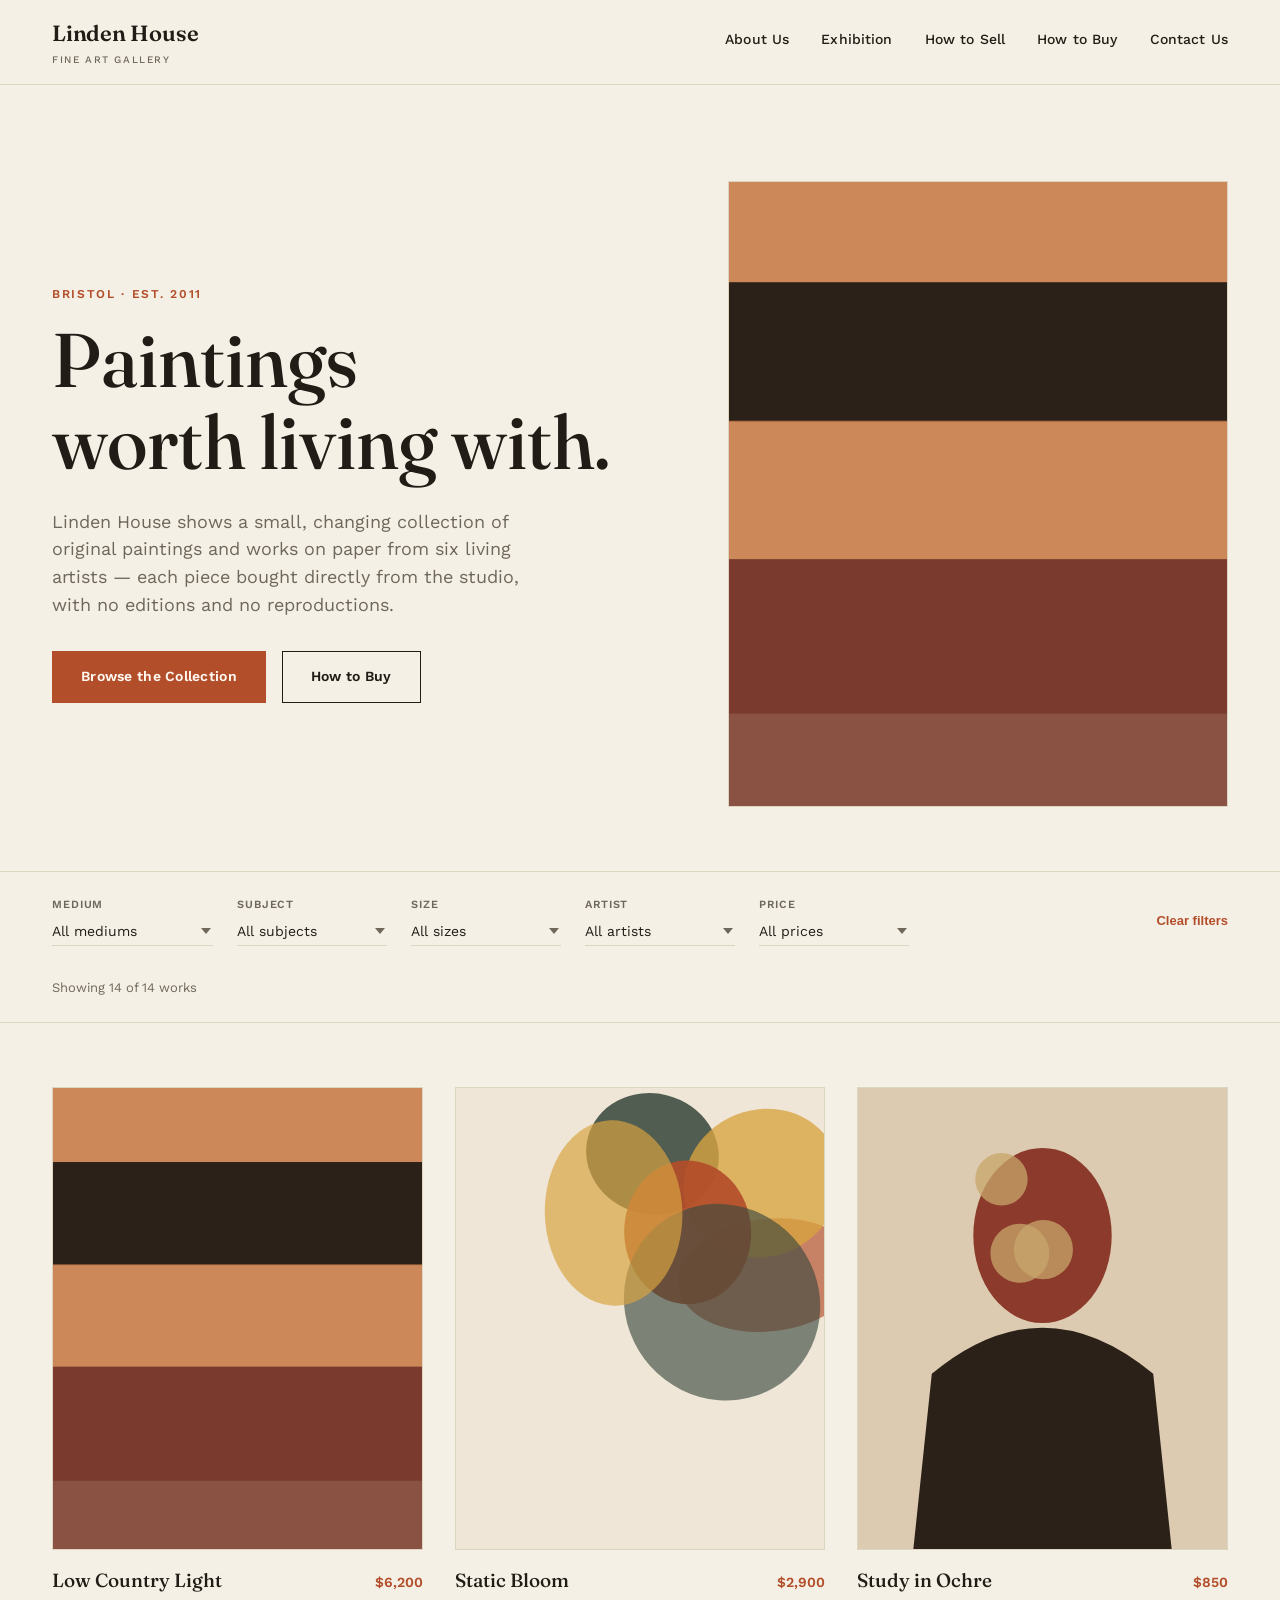
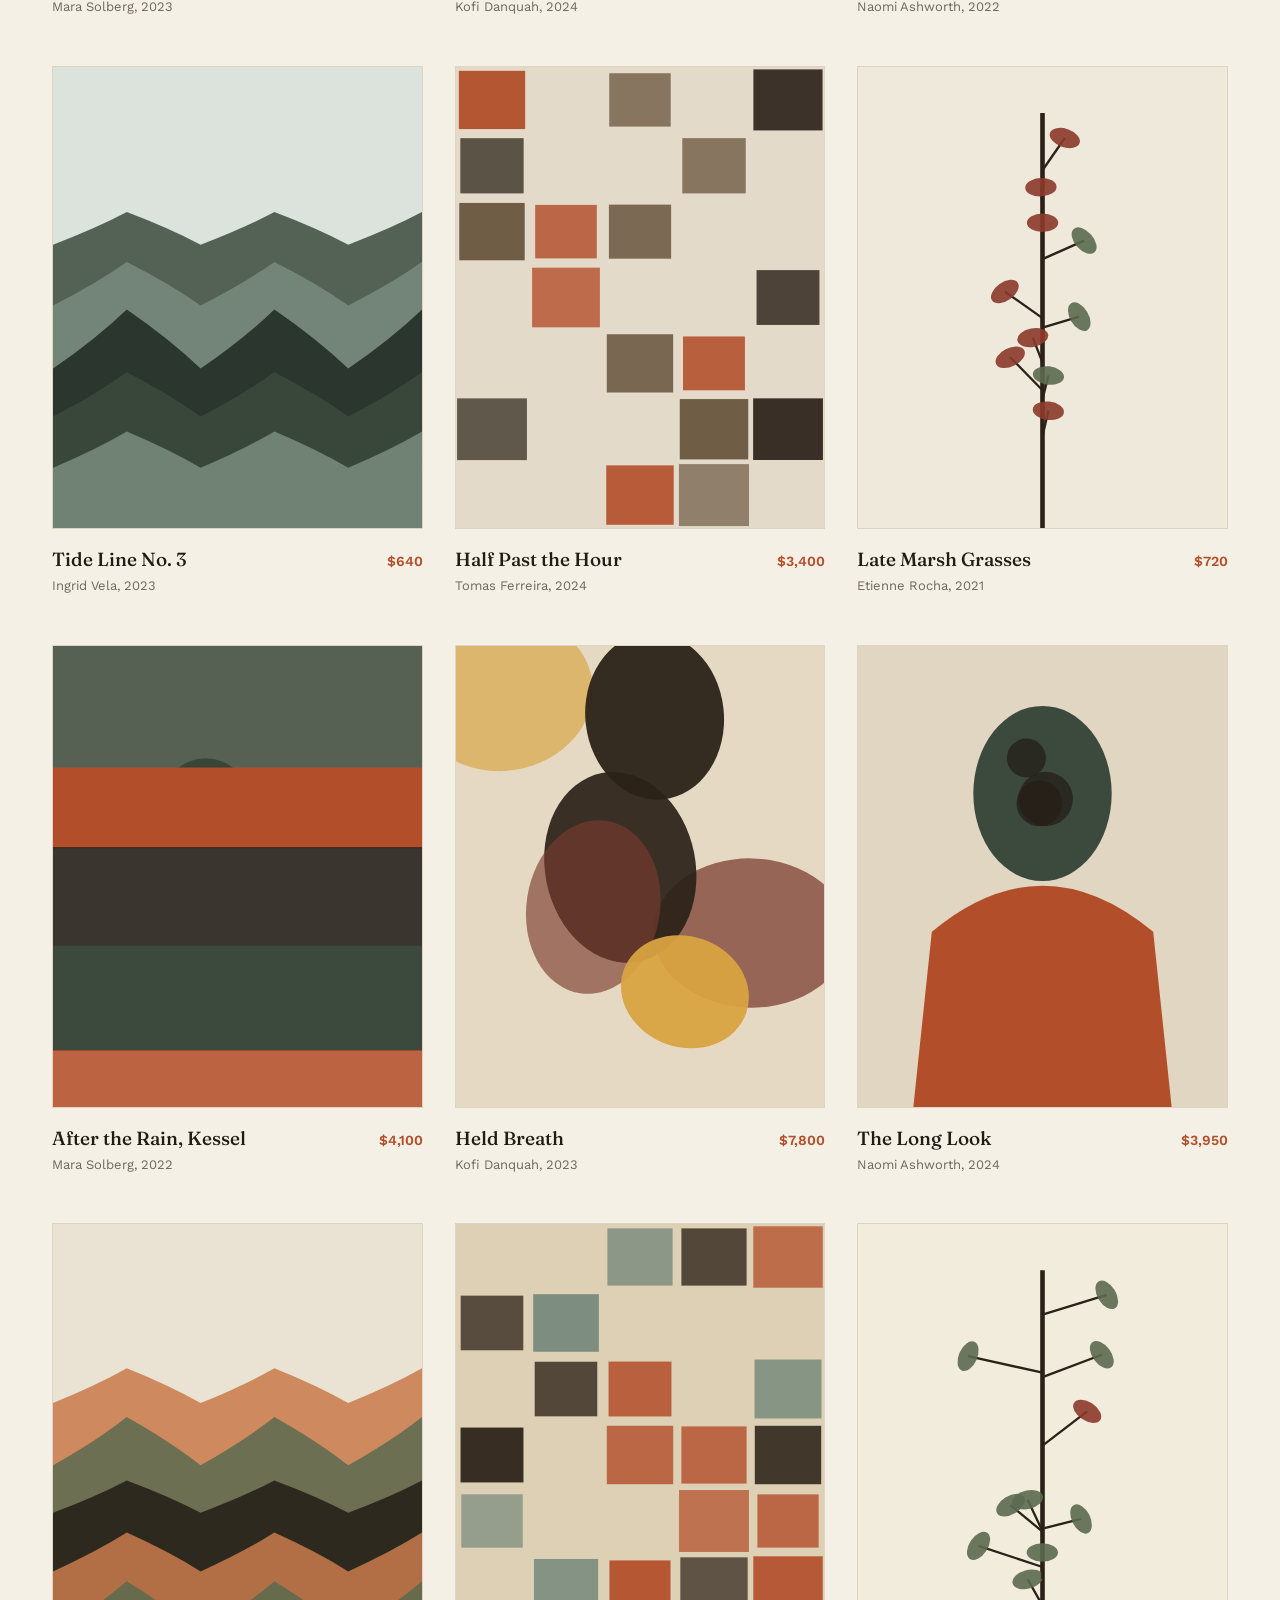
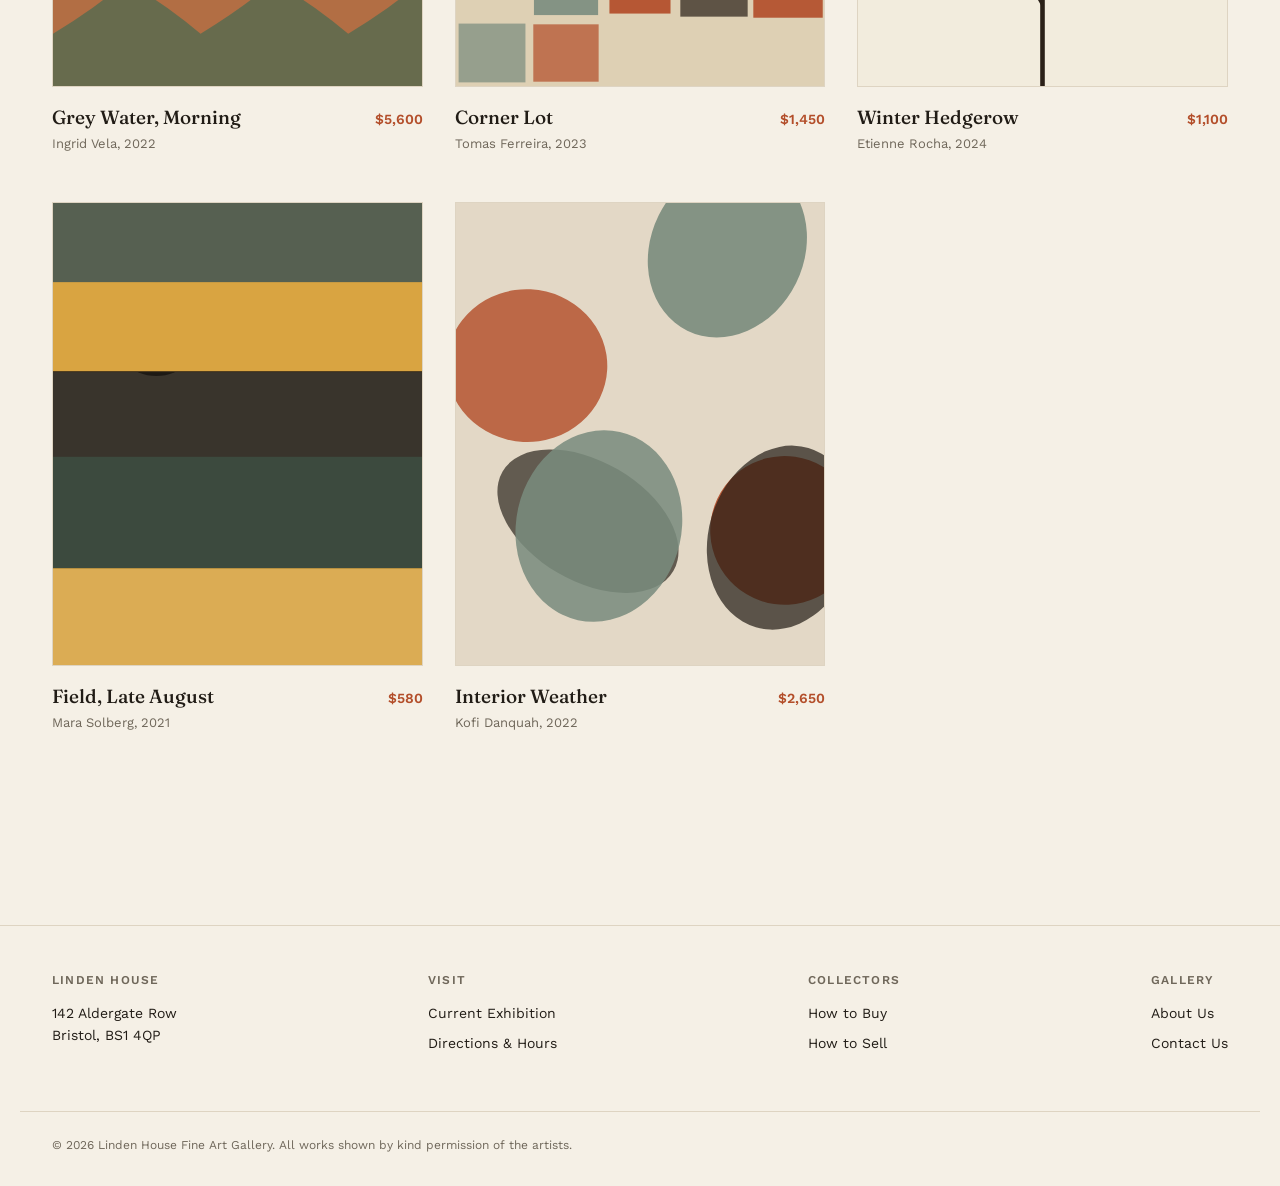
==== index.html @ 9d3181c5 "Initial commit: Linden House art gallery site" ====
<!DOCTYPE html>
<html lang="en">
<head>
  <meta charset="UTF-8" />
  <meta name="viewport" content="width=device-width, initial-scale=1.0" />
  <title>Linden House — Fine Art Gallery</title>
  <meta name="description" content="Linden House is a small fine art gallery representing six painters working in oil, acrylic, watercolor, gouache, charcoal and mixed media." />
  <link rel="stylesheet" href="css/style.css" />
</head>
<body data-page="index.html">

  <header id="site-header" class="site-header"></header>

  <main>
    <section class="home-hero">
      <div class="wrap">
        <div class="home-hero-copy">
          <p class="eyebrow">Bristol &middot; Est. 2011</p>
          <h1>Paintings worth&nbsp;living with.</h1>
          <p class="lede">Linden House shows a small, changing collection of original paintings and works on paper from six living artists — each piece bought directly from the studio, with no editions and no reproductions.</p>
          <div class="cta-row">
            <a href="#gallery" class="btn btn-primary">Browse the Collection</a>
            <a href="how-to-buy.html" class="btn">How to Buy</a>
          </div>
        </div>
        <div class="home-hero-art">
          <img src="images/art-01.svg" alt="Low Country Light, an oil landscape by Mara Solberg" />
        </div>
      </div>
    </section>

    <section class="filter-bar" id="gallery">
      <div class="wrap">
        <div class="filter-field">
          <label for="filter-medium">Medium</label>
          <select id="filter-medium"></select>
        </div>
        <div class="filter-field">
          <label for="filter-subject">Subject</label>
          <select id="filter-subject"></select>
        </div>
        <div class="filter-field">
          <label for="filter-size">Size</label>
          <select id="filter-size"></select>
        </div>
        <div class="filter-field">
          <label for="filter-artist">Artist</label>
          <select id="filter-artist"></select>
        </div>
        <div class="filter-field">
          <label for="filter-price">Price</label>
          <select id="filter-price"></select>
        </div>
        <button class="filter-clear" id="filter-clear">Clear filters</button>
        <p class="filter-count" id="filter-count"></p>
      </div>
    </section>

    <section class="gallery-section">
      <div class="wrap">
        <div class="gallery-grid" id="gallery-grid"></div>
        <p class="no-results" id="no-results">No works match those filters. Try clearing one or two and browsing again.</p>
      </div>
    </section>
  </main>

  <footer id="site-footer" class="site-footer"></footer>

  <script src="js/data.js"></script>
  <script src="js/layout.js"></script>
  <script src="js/gallery.js"></script>
</body>
</html>
---- css/style.css ----
/* ===== Linden House — global styles ===== */

@import url("https://fonts.googleapis.com/css2?family=Fraunces:ital,opsz,wght@0,9..144,300;0,9..144,400;0,9..144,500;0,9..144,600;1,9..144,400&family=Work+Sans:wght@400;500;600&display=swap");

:root {
  --bg: #f5f0e6;
  --surface: #fffcf6;
  --ink: #211c16;
  --muted: #6f675a;
  --line: #ded4c2;
  --accent: #b34e2a;
  --accent-ink: #fff9f2;

  --space-1: 4px;
  --space-2: 8px;
  --space-3: 16px;
  --space-4: 24px;
  --space-5: 32px;
  --space-6: 48px;
  --space-7: 64px;
  --space-8: 96px;
  --space-9: 128px;

  --display: "Fraunces", serif;
  --body: "Work Sans", sans-serif;
}

* { box-sizing: border-box; }

html { scroll-behavior: smooth; }

body {
  margin: 0;
  background: var(--bg);
  color: var(--ink);
  font-family: var(--body);
  font-size: 16px;
  line-height: 1.55;
  -webkit-font-smoothing: antialiased;
}

img { max-width: 100%; display: block; }

a { color: inherit; text-decoration: none; }

h1, h2, h3, h4 {
  font-family: var(--display);
  font-weight: 500;
  line-height: 1.08;
  margin: 0;
  text-wrap: balance;
}

p { margin: 0; text-wrap: pretty; }

.eyebrow {
  font-family: var(--body);
  font-size: 12px;
  font-weight: 600;
  letter-spacing: 0.14em;
  text-transform: uppercase;
  color: var(--accent);
}

.wrap {
  max-width: 1240px;
  margin: 0 auto;
  padding: 0 var(--space-5);
}

@media (max-width: 640px) {
  .wrap { padding: 0 var(--space-4); }
}

/* ===== Nav ===== */

.site-header {
  position: sticky;
  top: 0;
  z-index: 50;
  background: var(--bg);
  border-bottom: 1px solid var(--line);
}

.site-header .wrap {
  display: flex;
  align-items: center;
  justify-content: space-between;
  height: 84px;
}

.wordmark {
  font-family: var(--display);
  font-size: 22px;
  letter-spacing: -0.01em;
  font-weight: 600;
}

.wordmark span {
  display: block;
  font-family: var(--body);
  font-size: 10px;
  font-weight: 500;
  letter-spacing: 0.16em;
  text-transform: uppercase;
  color: var(--muted);
  margin-top: 2px;
}

.main-nav {
  display: flex;
  gap: var(--space-5);
}

.main-nav a {
  font-size: 14px;
  font-weight: 500;
  letter-spacing: 0.01em;
  padding-bottom: 4px;
  border-bottom: 1px solid transparent;
  transition: border-color 0.2s ease, color 0.2s ease;
  white-space: nowrap;
}

.main-nav a:hover,
.main-nav a[aria-current="page"] {
  border-bottom-color: var(--accent);
  color: var(--accent);
}

.nav-toggle {
  display: none;
  background: none;
  border: 1px solid var(--line);
  width: 40px;
  height: 40px;
  align-items: center;
  justify-content: center;
  cursor: pointer;
}

.nav-toggle span,
.nav-toggle span::before,
.nav-toggle span::after {
  content: "";
  display: block;
  width: 18px;
  height: 1px;
  background: var(--ink);
  position: relative;
}
.nav-toggle span::before { position: absolute; top: -6px; }
.nav-toggle span::after { position: absolute; top: 6px; }

@media (max-width: 860px) {
  .main-nav {
    position: absolute;
    top: 84px;
    left: 0;
    right: 0;
    background: var(--bg);
    border-bottom: 1px solid var(--line);
    flex-direction: column;
    gap: 0;
    max-height: 0;
    overflow: hidden;
    transition: max-height 0.25s ease;
  }
  .main-nav.open { max-height: 320px; }
  .main-nav a {
    padding: var(--space-3) var(--space-4);
    border-bottom: 1px solid var(--line);
    width: 100%;
  }
  .nav-toggle { display: flex; }
}

/* ===== Footer ===== */

.site-footer {
  border-top: 1px solid var(--line);
  margin-top: var(--space-8);
  padding: var(--space-6) 0 var(--space-5);
}

.site-footer .wrap {
  display: flex;
  justify-content: space-between;
  align-items: flex-start;
  gap: var(--space-5);
  flex-wrap: wrap;
}

.footer-col h4 {
  font-size: 12px;
  font-family: var(--body);
  font-weight: 600;
  letter-spacing: 0.1em;
  text-transform: uppercase;
  color: var(--muted);
  margin-bottom: var(--space-3);
}

.footer-col a,
.footer-col p {
  display: block;
  font-size: 14px;
  color: var(--ink);
  margin-bottom: var(--space-2);
}

.footer-bottom {
  margin-top: var(--space-6);
  padding-top: var(--space-4);
  border-top: 1px solid var(--line);
  font-size: 12px;
  color: var(--muted);
}

/* ===== Buttons ===== */

.btn {
  display: inline-flex;
  align-items: center;
  justify-content: center;
  gap: var(--space-2);
  font-family: var(--body);
  font-size: 14px;
  font-weight: 600;
  letter-spacing: 0.02em;
  padding: 14px 28px;
  border: 1px solid var(--ink);
  background: transparent;
  color: var(--ink);
  cursor: pointer;
  transition: background 0.2s ease, color 0.2s ease, border-color 0.2s ease;
}

.btn:hover { background: var(--ink); color: var(--accent-ink); }

.btn-primary {
  background: var(--accent);
  border-color: var(--accent);
  color: var(--accent-ink);
}

.btn-primary:hover {
  background: var(--ink);
  border-color: var(--ink);
}

/* ===== Hero (shared, simple pages) ===== */

.page-hero {
  padding: var(--space-8) 0 var(--space-6);
  border-bottom: 1px solid var(--line);
}

.page-hero .eyebrow { margin-bottom: var(--space-3); }

.page-hero h1 {
  font-size: clamp(36px, 5.5vw, 64px);
  max-width: 16ch;
}

.page-hero .lede {
  margin-top: var(--space-4);
  max-width: 56ch;
  font-size: 18px;
  color: var(--muted);
}

/* ===== Landing hero ===== */

.home-hero {
  position: relative;
  padding: var(--space-8) 0 var(--space-7);
  overflow: hidden;
}

.home-hero .wrap {
  display: grid;
  grid-template-columns: 1.1fr 0.9fr;
  gap: var(--space-7);
  align-items: center;
}

.home-hero-copy .eyebrow {
  opacity: 0;
  transform: translateY(12px);
  animation: fadeUp 0.7s ease forwards 0.05s;
}

.home-hero-copy h1 {
  font-size: clamp(40px, 6vw, 76px);
  margin-top: var(--space-3);
  opacity: 0;
  transform: translateY(16px);
  animation: fadeUp 0.8s ease forwards 0.15s;
}

.home-hero-copy .lede {
  margin-top: var(--space-4);
  font-size: 18px;
  color: var(--muted);
  max-width: 46ch;
  opacity: 0;
  transform: translateY(16px);
  animation: fadeUp 0.8s ease forwards 0.3s;
}

.home-hero-copy .cta-row {
  margin-top: var(--space-5);
  display: flex;
  gap: var(--space-3);
  opacity: 0;
  transform: translateY(16px);
  animation: fadeUp 0.8s ease forwards 0.42s;
}

.home-hero-art {
  aspect-ratio: 4 / 5;
  background: var(--surface);
  border: 1px solid var(--line);
  overflow: hidden;
  opacity: 0;
  animation: fadeIn 1s ease forwards 0.2s;
}

.home-hero-art img { width: 100%; height: 100%; object-fit: cover; }

@keyframes fadeUp {
  to { opacity: 1; transform: translateY(0); }
}
@keyframes fadeIn {
  to { opacity: 1; }
}

@media (max-width: 860px) {
  .home-hero .wrap { grid-template-columns: 1fr; gap: var(--space-5); }
  .home-hero-art { order: -1; }
}

/* ===== Filter bar ===== */

.filter-bar {
  border-top: 1px solid var(--line);
  border-bottom: 1px solid var(--line);
  padding: var(--space-4) 0;
  position: sticky;
  top: 84px;
  background: var(--bg);
  z-index: 40;
}

.filter-bar .wrap {
  display: flex;
  align-items: center;
  gap: var(--space-4);
  flex-wrap: wrap;
}

.filter-field {
  display: flex;
  flex-direction: column;
  gap: 4px;
}

.filter-field label {
  font-size: 11px;
  font-weight: 600;
  letter-spacing: 0.08em;
  text-transform: uppercase;
  color: var(--muted);
}

.filter-field select {
  font-family: var(--body);
  font-size: 14px;
  color: var(--ink);
  background: transparent;
  border: none;
  border-bottom: 1px solid var(--line);
  padding: 6px 20px 6px 0;
  min-width: 150px;
  cursor: pointer;
  appearance: none;
  background-image: url("data:image/svg+xml,%3Csvg xmlns='http://www.w3.org/2000/svg' width='10' height='6'%3E%3Cpath d='M0 0l5 6 5-6z' fill='%236F675A'/%3E%3C/svg%3E");
  background-repeat: no-repeat;
  background-position: right 2px center;
}

.filter-field select:focus { outline: none; border-bottom-color: var(--accent); }

.filter-clear {
  margin-left: auto;
  font-size: 13px;
  font-weight: 600;
  color: var(--accent);
  background: none;
  border: none;
  cursor: pointer;
  padding: 6px 0;
  border-bottom: 1px solid transparent;
}
.filter-clear:hover { border-bottom-color: var(--accent); }

.filter-count {
  font-size: 13px;
  color: var(--muted);
  width: 100%;
  order: 99;
  padding-top: var(--space-2);
}

@media (max-width: 640px) {
  .filter-bar { position: static; }
  .filter-field select { min-width: 120px; }
}

/* ===== Gallery grid ===== */

.gallery-section { padding: var(--space-7) 0 var(--space-8); }

.gallery-grid {
  display: grid;
  grid-template-columns: repeat(3, 1fr);
  gap: var(--space-6) var(--space-5);
}

@media (max-width: 960px) {
  .gallery-grid { grid-template-columns: repeat(2, 1fr); }
}
@media (max-width: 600px) {
  .gallery-grid { grid-template-columns: 1fr; }
}

.art-card {
  opacity: 0;
  transform: translateY(20px);
  transition: opacity 0.6s ease, transform 0.6s ease;
}

.art-card.in-view { opacity: 1; transform: translateY(0); }

.art-card-media {
  position: relative;
  aspect-ratio: 4 / 5;
  overflow: hidden;
  background: var(--surface);
  border: 1px solid var(--line);
}

.art-card-media img {
  width: 100%;
  height: 100%;
  object-fit: cover;
  transition: transform 0.5s ease;
}

.art-card:hover .art-card-media img { transform: scale(1.045); }

.view-pill {
  position: absolute;
  left: 50%;
  bottom: var(--space-4);
  transform: translate(-50%, 10px);
  background: var(--ink);
  color: var(--accent-ink);
  font-size: 13px;
  font-weight: 600;
  letter-spacing: 0.03em;
  padding: 12px 22px;
  display: inline-flex;
  align-items: center;
  gap: 8px;
  opacity: 0;
  transition: opacity 0.25s ease, transform 0.25s ease;
  white-space: nowrap;
}

.art-card:hover .view-pill,
.art-card:focus-within .view-pill {
  opacity: 1;
  transform: translate(-50%, 0);
}

@media (hover: none) {
  .view-pill { opacity: 1; transform: translate(-50%, 0); position: static; margin-top: var(--space-3); transform: none; }
}

.art-card-info {
  margin-top: var(--space-3);
  display: flex;
  justify-content: space-between;
  align-items: baseline;
  gap: var(--space-3);
}

.art-card-title {
  font-family: var(--display);
  font-size: 19px;
  font-weight: 500;
}

.art-card-artist {
  font-size: 13px;
  color: var(--muted);
  margin-top: 2px;
}

.art-card-price {
  font-size: 14px;
  font-weight: 600;
  color: var(--accent);
  white-space: nowrap;
}

.no-results {
  padding: var(--space-8) 0;
  text-align: center;
  color: var(--muted);
  font-size: 16px;
  display: none;
}
.no-results.visible { display: block; }

/* ===== Artwork detail page ===== */

.artwork-detail { padding: var(--space-7) 0 var(--space-8); }

.artwork-columns {
  display: grid;
  grid-template-columns: 1.1fr 0.9fr;
  gap: var(--space-7);
  align-items: start;
}

.back-link {
  display: inline-block;
  margin-bottom: var(--space-5);
  font-size: 13px;
  font-weight: 600;
  color: var(--muted);
  border-bottom: 1px solid var(--line);
  padding-bottom: 2px;
}
.back-link:hover { color: var(--accent); border-color: var(--accent); }

.artwork-media {
  border: 1px solid var(--line);
  background: var(--surface);
  aspect-ratio: 4 / 5;
  overflow: hidden;
}
.artwork-media img { width: 100%; height: 100%; object-fit: cover; }

.artwork-id-tag {
  font-size: 12px;
  letter-spacing: 0.08em;
  color: var(--muted);
  text-transform: uppercase;
  margin-bottom: var(--space-3);
}

.artwork-info h1 {
  font-size: clamp(30px, 4vw, 44px);
}

.artwork-info .artist-line {
  margin-top: var(--space-2);
  font-size: 17px;
  color: var(--muted);
}

.artwork-price {
  margin-top: var(--space-4);
  font-size: 24px;
  font-weight: 600;
  color: var(--accent);
  font-family: var(--display);
}

.artwork-desc {
  margin-top: var(--space-5);
  font-size: 16px;
  color: var(--ink);
  max-width: 52ch;
}

.spec-table {
  margin-top: var(--space-5);
  border-top: 1px solid var(--line);
}

.spec-row {
  display: flex;
  justify-content: space-between;
  padding: var(--space-3) 0;
  border-bottom: 1px solid var(--line);
  font-size: 14px;
}

.spec-row dt { color: var(--muted); }
.spec-row dd { margin: 0; font-weight: 500; text-align: right; }

.artwork-cta {
  margin-top: var(--space-6);
  display: flex;
  gap: var(--space-3);
  flex-wrap: wrap;
}

@media (max-width: 860px) {
  .artwork-columns { grid-template-columns: 1fr; }
}

/* ===== Generic content pages ===== */

.content-section {
  padding: var(--space-7) 0;
  border-bottom: 1px solid var(--line);
}
.content-section:last-of-type { border-bottom: none; }

.content-section .wrap {
  display: grid;
  grid-template-columns: 0.6fr 1.4fr;
  gap: var(--space-6);
}

.content-section h2 {
  font-size: clamp(26px, 3.2vw, 34px);
  position: sticky;
  top: 140px;
}

.content-body { max-width: 62ch; }
.content-body p + p { margin-top: var(--space-4); }
.content-body h3 {
  font-size: 18px;
  margin-top: var(--space-5);
  margin-bottom: var(--space-2);
}

.content-body ul {
  margin: var(--space-3) 0 0;
  padding-left: 20px;
}
.content-body li { margin-bottom: var(--space-2); }

.step-list { counter-reset: step; margin-top: var(--space-3); }
.step-item {
  counter-increment: step;
  display: flex;
  gap: var(--space-4);
  padding: var(--space-5) 0;
  border-top: 1px solid var(--line);
}
.step-item:first-child { border-top: none; }
.step-item::before {
  content: counter(step, decimal-leading-zero);
  font-family: var(--display);
  font-size: 20px;
  color: var(--accent);
  flex-shrink: 0;
  width: 40px;
}
.step-item h3 { margin: 0 0 var(--space-2); font-size: 17px; }
.step-item p { color: var(--muted); font-size: 15px; }

@media (max-width: 860px) {
  .content-section .wrap { grid-template-columns: 1fr; }
  .content-section h2 { position: static; }
}

/* ===== Contact / forms ===== */

.contact-grid {
  display: grid;
  grid-template-columns: 1fr 1fr;
  gap: var(--space-7);
}

.form-field { margin-bottom: var(--space-4); }
.form-field label {
  display: block;
  font-size: 12px;
  font-weight: 600;
  letter-spacing: 0.06em;
  text-transform: uppercase;
  color: var(--muted);
  margin-bottom: var(--space-2);
}
.form-field input,
.form-field textarea,
.form-field select {
  width: 100%;
  font-family: var(--body);
  font-size: 15px;
  padding: 12px 0;
  background: transparent;
  border: none;
  border-bottom: 1px solid var(--line);
  color: var(--ink);
}
.form-field input:focus,
.form-field textarea:focus,
.form-field select:focus {
  outline: none;
  border-bottom-color: var(--accent);
}
.form-field textarea { resize: vertical; min-height: 120px; }

.form-note {
  margin-top: var(--space-3);
  font-size: 13px;
  color: var(--muted);
}

.info-block { margin-bottom: var(--space-5); }
.info-block h4 {
  font-size: 12px;
  font-weight: 600;
  letter-spacing: 0.08em;
  text-transform: uppercase;
  color: var(--muted);
  margin-bottom: var(--space-2);
}
.info-block p { color: var(--ink); font-size: 15px; }

@media (max-width: 860px) {
  .contact-grid { grid-template-columns: 1fr; }
}

/* ===== Exhibition list ===== */

.exhibition-list { margin-top: var(--space-3); }
.exhibition-item {
  display: grid;
  grid-template-columns: 140px 1fr auto;
  gap: var(--space-4);
  align-items: baseline;
  padding: var(--space-5) 0;
  border-top: 1px solid var(--line);
}
.exhibition-item:first-child { border-top: none; }
.exhibition-item .ex-date {
  font-size: 12px;
  letter-spacing: 0.06em;
  text-transform: uppercase;
  color: var(--accent);
  font-weight: 600;
}
.exhibition-item h3 { font-size: 20px; margin-bottom: var(--space-2); }
.exhibition-item p { color: var(--muted); font-size: 14px; }
.exhibition-item .ex-status {
  font-size: 12px;
  font-weight: 600;
  letter-spacing: 0.06em;
  text-transform: uppercase;
  color: var(--muted);
  white-space: nowrap;
}

@media (max-width: 640px) {
  .exhibition-item { grid-template-columns: 1fr; gap: var(--space-2); }
}
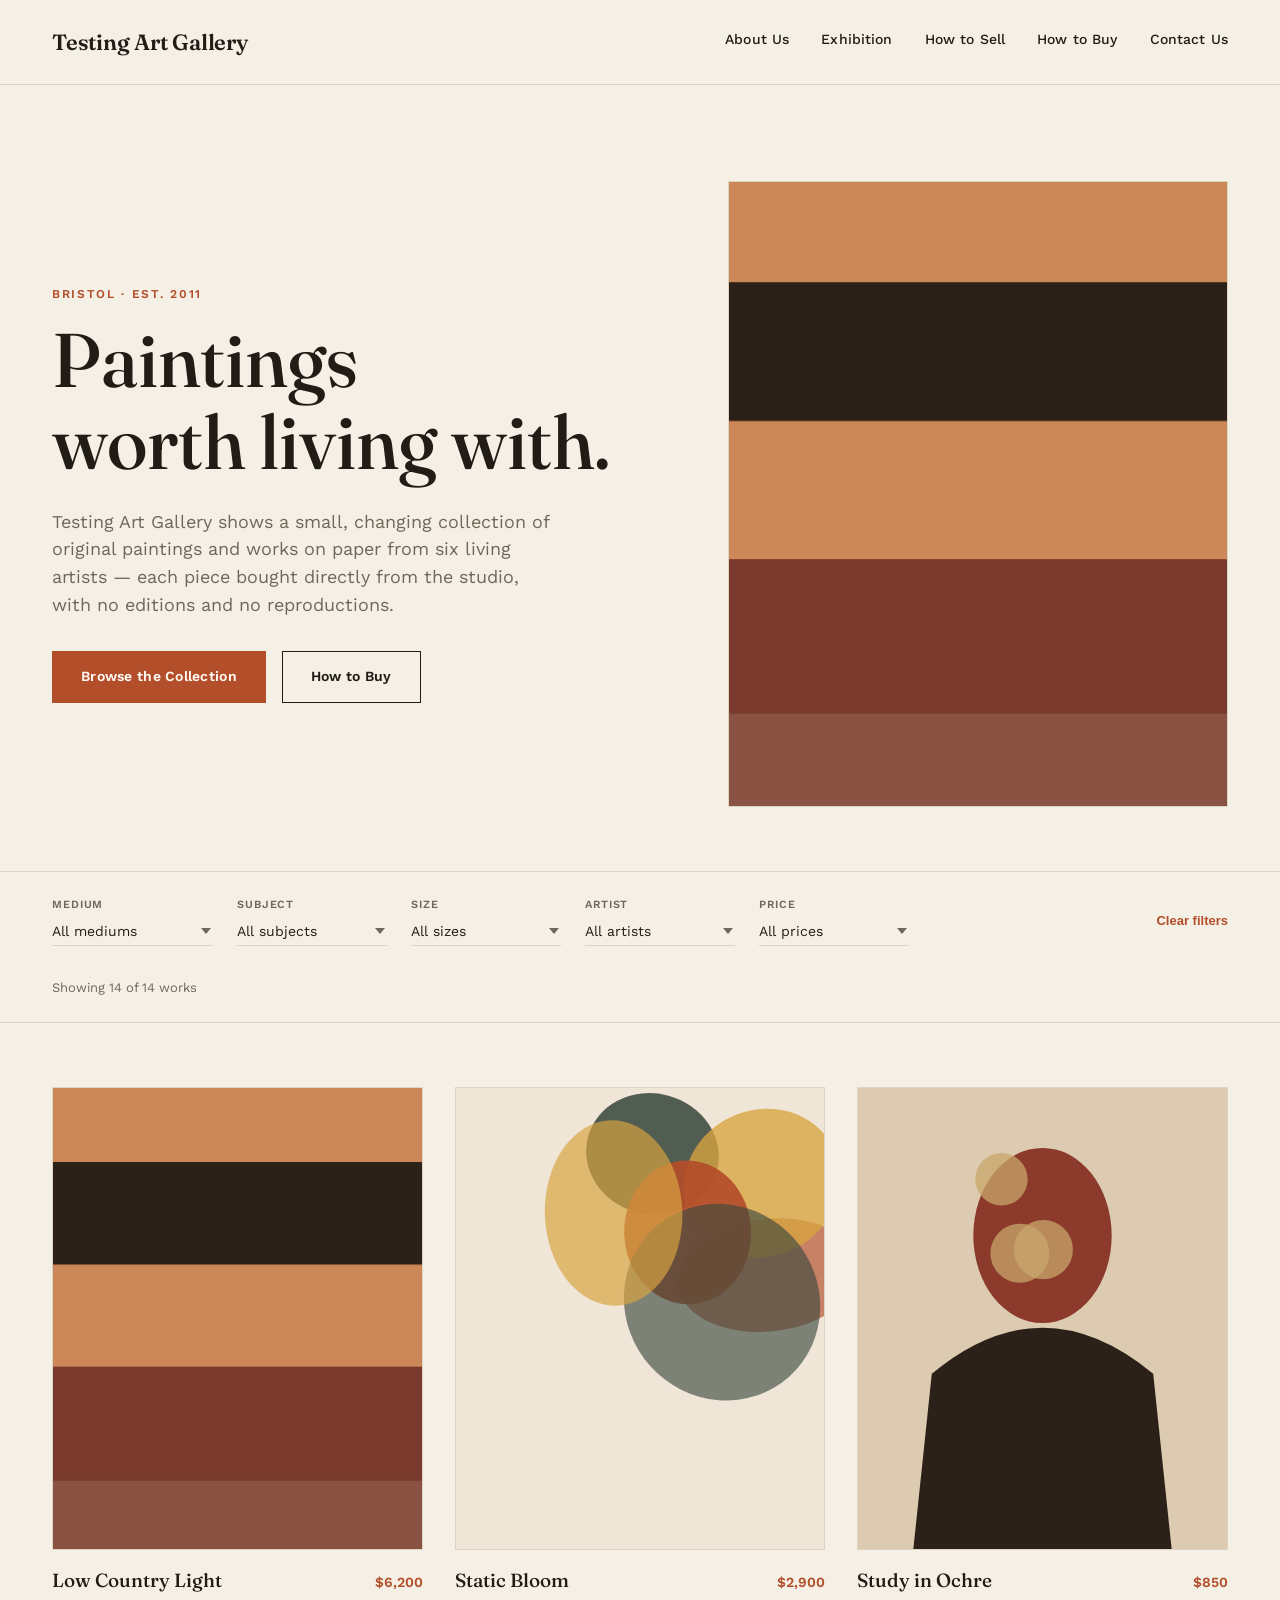
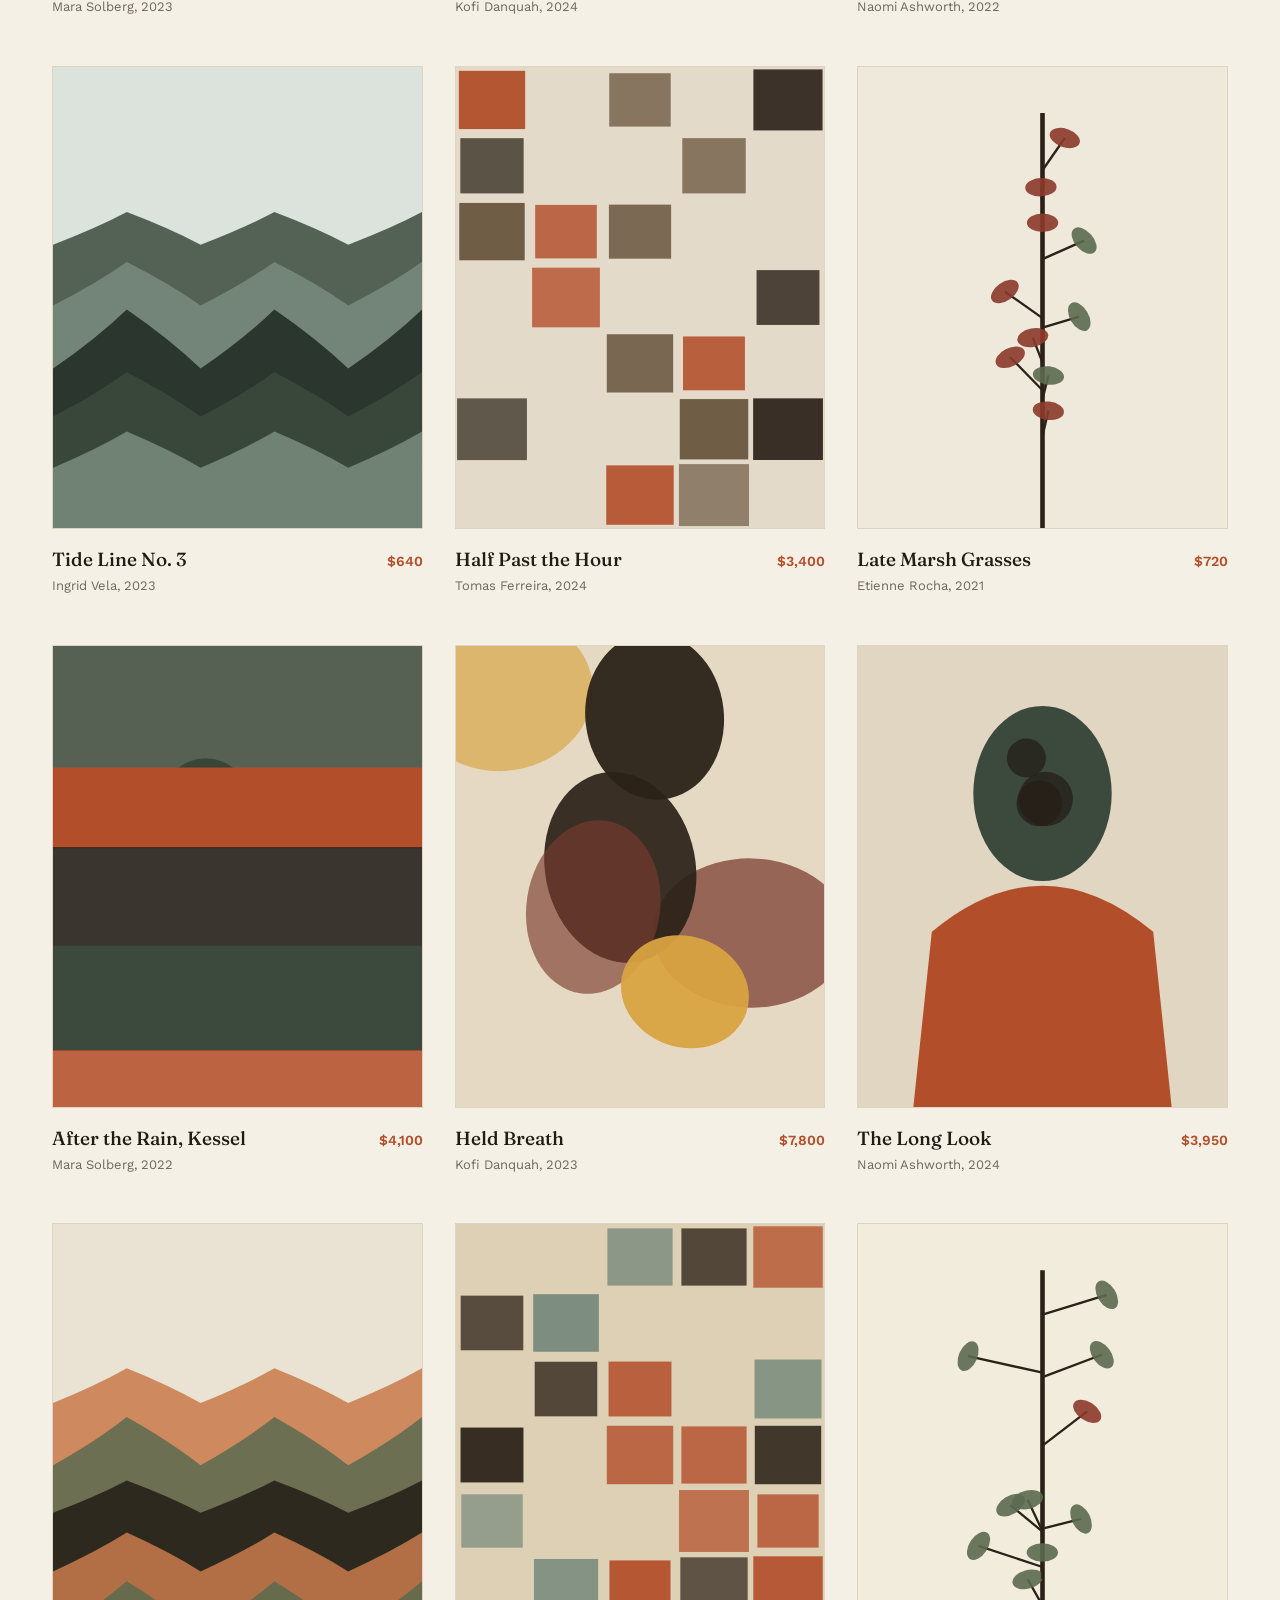
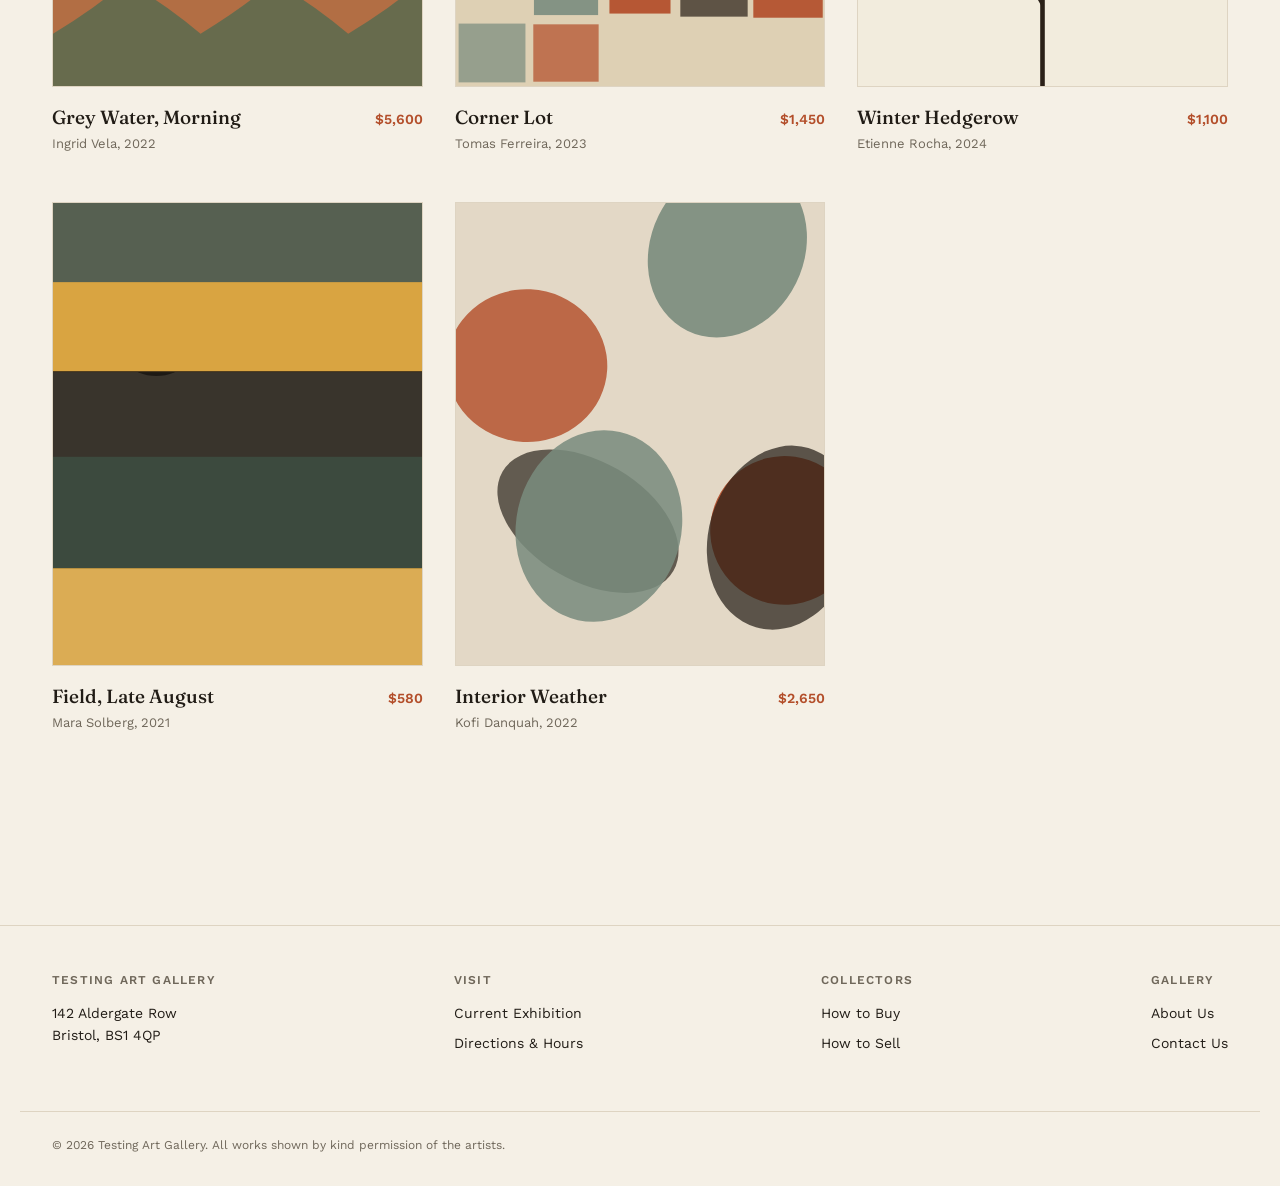
==== commit 1068bf64: "Rename gallery to Testing Art Gallery" ====
--- a/index.html
+++ b/index.html
@@ -3,8 +3,8 @@
 <head>
   <meta charset="UTF-8" />
   <meta name="viewport" content="width=device-width, initial-scale=1.0" />
-  <title>Linden House — Fine Art Gallery</title>
-  <meta name="description" content="Linden House is a small fine art gallery representing six painters working in oil, acrylic, watercolor, gouache, charcoal and mixed media." />
+  <title>Testing Art Gallery</title>
+  <meta name="description" content="Testing Art Gallery is a small fine art gallery representing six painters working in oil, acrylic, watercolor, gouache, charcoal and mixed media." />
   <link rel="stylesheet" href="css/style.css" />
 </head>
 <body data-page="index.html">
@@ -17,7 +17,7 @@
         <div class="home-hero-copy">
           <p class="eyebrow">Bristol &middot; Est. 2011</p>
           <h1>Paintings worth&nbsp;living with.</h1>
-          <p class="lede">Linden House shows a small, changing collection of original paintings and works on paper from six living artists — each piece bought directly from the studio, with no editions and no reproductions.</p>
+          <p class="lede">Testing Art Gallery shows a small, changing collection of original paintings and works on paper from six living artists — each piece bought directly from the studio, with no editions and no reproductions.</p>
           <div class="cta-row">
             <a href="#gallery" class="btn btn-primary">Browse the Collection</a>
             <a href="how-to-buy.html" class="btn">How to Buy</a>
--- a/css/style.css
+++ b/css/style.css
@@ -1,4 +1,4 @@
-/* ===== Linden House — global styles ===== */
+/* ===== Testing Art Gallery — global styles ===== */
 
 @import url("https://fonts.googleapis.com/css2?family=Fraunces:ital,opsz,wght@0,9..144,300;0,9..144,400;0,9..144,500;0,9..144,600;1,9..144,400&family=Work+Sans:wght@400;500;600&display=swap");
 
